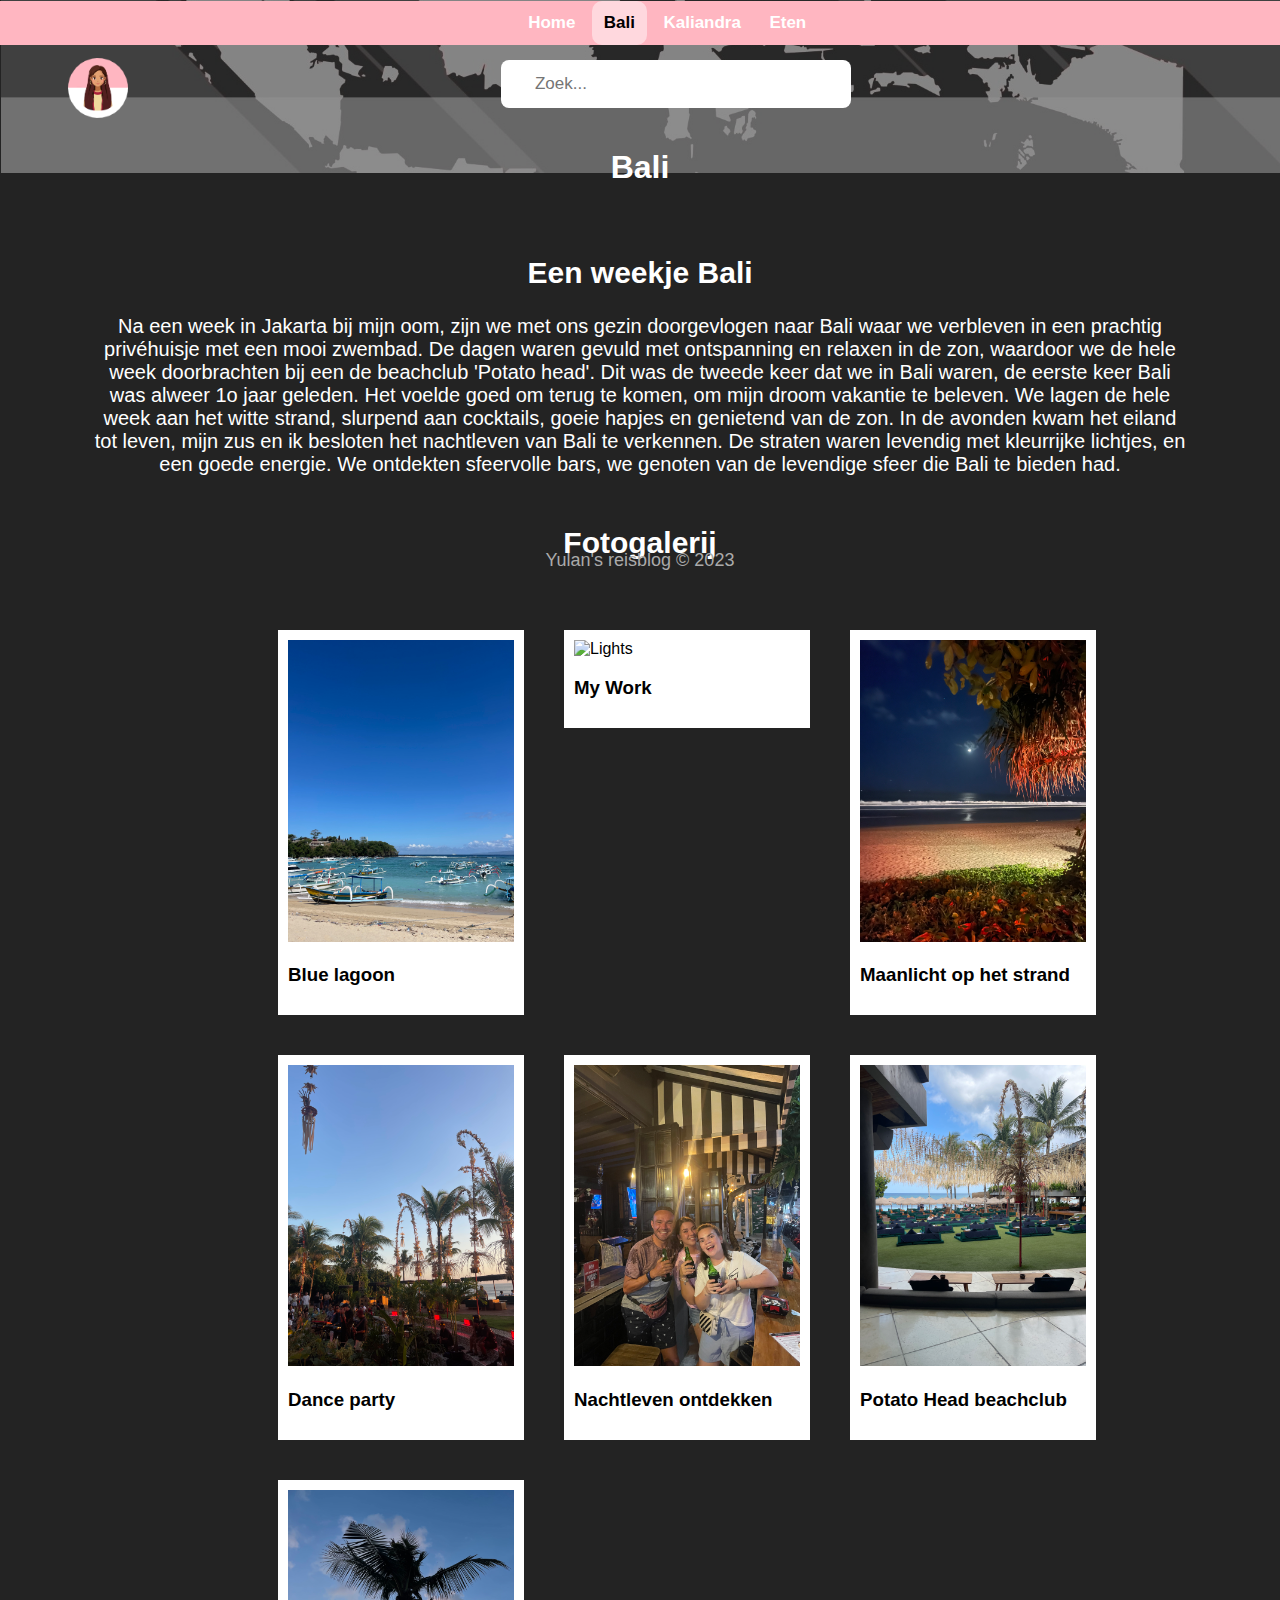
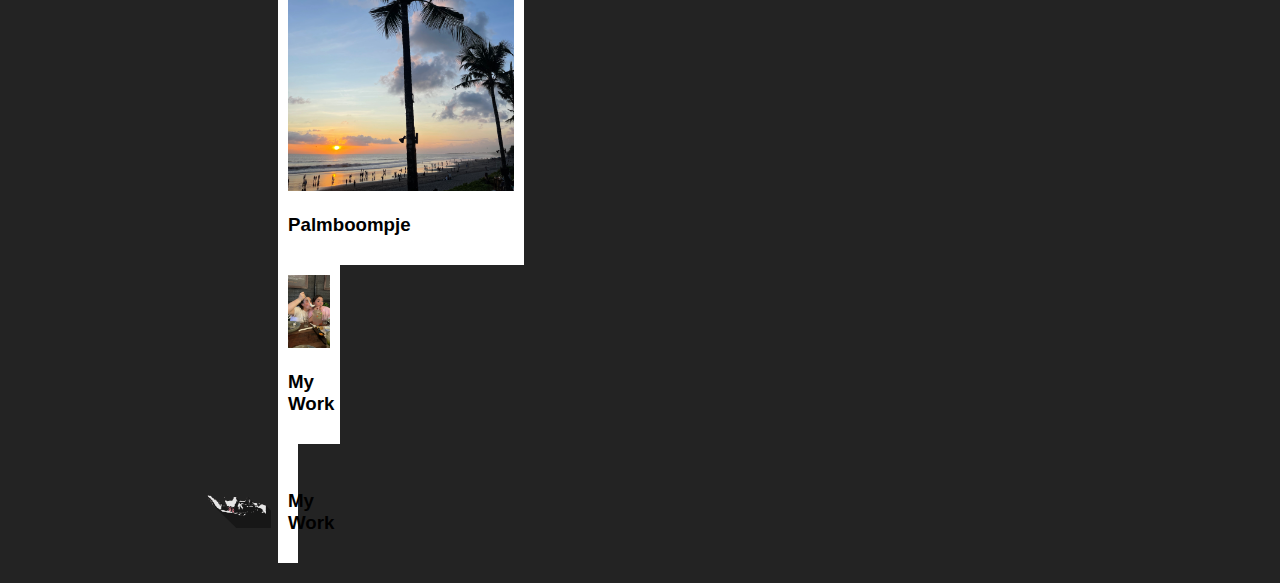
==== bali.html @ 9770ae69 "logo fixen + streepje weg" ====
<!DOCTYPE html>
<html lang="en">
<head>
    <meta charset="UTF-8">
    <meta name="viewport" content="width=device-width, initial-scale=1.0">
    <title>Bali</title>
    <link rel="stylesheet" href="stylesheet/stylesheet.css">
</head>

<body>

    <header>

        <img class="header-img" src="images/indo map-1.jpeg" alt="Map voor Indonesië">
        <img class="logo" src="images/reisblog_logo.png" alt="logo">
        
        <form action="" class="search-form">
            <input type="search" name="" placeholder="Zoek..." id="search-box">
        </form>


        <ul class="topnav">
            <a href="/index.html">Home</a>
            <a class="active" href="#Bali">Bali</a>
            <a href="/kaliandra.html">Kaliandra</a>
            <a href="/eten.html">Eten</a>
        </ul>
        
        <h1>Bali</h1>
            
    </header>
    
    <main>


        <div class="zero-praatje">
          <h2>Een weekje Bali</h2>
            <p>
                Na een week in Jakarta bij mijn oom, zijn we met ons gezin doorgevlogen naar Bali waar we verbleven in een prachtig privéhuisje met een mooi zwembad. De dagen waren gevuld met ontspanning en relaxen in de zon, waardoor we de hele week doorbrachten bij een de beachclub 'Potato head'.
                Dit was de tweede keer dat we in Bali waren, de eerste keer Bali was alweer 1o jaar geleden. Het voelde goed om terug te komen, om mijn droom vakantie te beleven. 
                We lagen de hele week aan het witte strand, slurpend aan cocktails, goeie hapjes en genietend van de zon.
                In de avonden kwam het eiland tot leven, mijn zus en ik besloten het nachtleven van Bali te verkennen. De straten waren levendig met kleurrijke lichtjes, en een goede energie. We ontdekten sfeervolle bars, we genoten van de levendige sfeer die Bali te bieden had.
            </p>
        </div>

        <!-- <section class="images-bali">

            <article class="images-bali2">
                <img src="images/strandje bali.jpeg" alt="strandje Bali" width="100%">
            </article>

            <article class="images-bali2">
                <img src="images/potato head bali.jpeg" alt="potato bedjes Bali" width="100%">
            </article>

            <article class="images-bali2">
                <img src="images/maan bali.jpeg" alt="moonlight Bali" width="100%">
            </article>

            <article class="images-bali2">
                <img src="images/optreden bali.jpeg" alt="optreden Bali" width="100%">
            </article>

            <article class="images-bali2">
                <img src="images/biertjes bali.jpeg" alt="biertje Bali" width="100%">
           </article>

            <article class="images-bali2">
                <img src="images/potato head bali.jpeg" alt="potato head Bali" width="100%">
            </article>

            <article class="images-bali2">
                <img src="images/palmboom bali.jpeg" alt="palmboom Bali" width="100%">
           </article>

            <article class="images-bali2">
                <img src="images/cocktail bali.jpg" alt="cocktail Bali" width="100%">
           </article>

            <article class="images-bali2">
                <img src="images/beeld bali.jpeg" alt="beeld Bali" width="100%">
           </article>
    </section> -->




    <!-- OEFENEN FOTOS-->
<!-- <div class="main"> -->

    <!-- Portfolio Gallery Grid -->

    <div class="galerij"> 
        <h4>
          Fotogalerij
        </h4>
    </div>

    <div class="row2">
      <div class="photo">
        <div class="content">
          <img src="images/strandje bali.jpeg" alt="Mountains" style="width:100%">
          <h3>Blue lagoon</h3>
        </div>
      </div>
      
      <div class="photo">
        <div class="content">
        <img src="images/potato head bali.jpeg" alt="Lights" style="width:100%">
          <h3>My Work</h3>
        </div>
      </div>
      
      <div class="photo">
        <div class="content">
        <img src="images/maan bali.jpeg" alt="Nature" style="width:100%">
          <h3>Maanlicht op het strand</h3>
        </div>
      </div>
      
      <div class="photo">
        <div class="content">
        <img src="images/optreden bali.jpeg" alt="Nature" style="width:100%">
          <h3>Dance party</h3>
        </div>
      </div>

      <div class="photo">
        <div class="content">
        <img src="images/biertjes bali.jpeg" alt="Nature" style="width:100%">
          <h3>Nachtleven ontdekken</h3>
        </div>
      </div>

      <div class="photo">
        <div class="content">
        <img src="images/potato bedjes bali.jpeg" alt="Nature" style="width:100%">
          <h3>Potato Head beachclub</h3>
        </div>
      </div>

      <div class="photo">
        <div class="content">
        <img src="images/palmboom bali.jpeg" alt="Nature" style="width:100%">
          <h3>Palmboompje</h3>
      </div>
      
      <div class="photo">
        <div class="content">
        <img src="images/cocktail bali.jpg" alt="Nature" style="width:100%">
          <h3>My Work</h3>
      </div>
 
      <div class="photo">
        <div class="content">
        <img src="images/beeld bali.jpeg" alt="Mountains" style="width:100%">
          <h3>My Work</h3>
      </div>
    </div>
<!-- </div> -->

      <img class="map-indo" src="images/map indo grey.png" alt="Kaart Indonesië met pin">
  </main>

<footer>
  <p class="copyright">Yulan's reisblog © 2023</p>
</footer>

   
    
        
    </body>
    </html>
---- stylesheet/stylesheet.css ----
:root{
  --red: #FF0000;
  --black: #000000;
  --white: #FFFFFF;
  --pink: #ffd8de;
}
  
body{
  background-color: #232323;
  font-family: Arial, Helvetica, sans-serif;
}

.logo {
  height: 60px;
  margin-top: 50px;
  margin-left: 60px;
  margin-bottom: 18px;
}

.header-img {
  width: 100%;
  margin-top: -120px;
  position: absolute;
  opacity: 0.5;
  z-index: -4;
  margin-left: -7px;
}

h1 {
  padding-top: 20px;
  text-align: center;
  color: var(--white);
} 

.topnav {
  background-color: #FFB6C1;
  text-align: center;
  position: fixed;
  width: 98%;
  top: -15px;
  left: 0;
  z-index: 10;
}
  
.topnav a {
  font-weight: 700;
  display: inline-block;
  color: var(--white);
  padding: 12px;
  text-decoration: none;
  font-size: 17px;
  border-radius: 10px;
  text-align: center;
}
  
.topnav a:hover {
  background-color: #ffd8de;
  color: black;
  border-radius: 10px;
  transform: scale(1.1);
}
  
.topnav a.active {
  background-color: var(--pink);
  color: var(--black);
  border-radius: 10px;
}

ul, a {
  text-align: center;
}

main {
  margin-left: 30px;
  margin-right: 30px;
}

h2{
  margin-left: 0,8%;
  margin-top: 70px;
  color: var(--white);
  text-align: center;
}
  
.zero-praatje {
  font-size: 20px;
  max-width: 1100px;
  color: var(--white);
  text-align: center;
  margin: auto;
}

.search-form {
  width: 350px;
  height: 3rem;
  overflow: hidden;
  background:#fff;
  display: flex;
  align-items: center;
  border-radius: .5rem;
  margin-left: 39%;
  margin-top: -80px;
  font-size: -30px;
  position: relative;
}

.search-form input {
  width: 350px;
  color: #FFB6C1;
  font-size: 17px;
  text-transform: none;
  border: 2rem solid rgba(0,0,0,0);
}

/* Ontdekken */

h4 {
  font-size: 30px;
  color: var(--white);
  text-align: center;
  padding-bottom: 10px;
}

.border-box {
  width: 100%;
  margin-left: auto;
  margin-right: auto;
  margin-bottom: -50px;
  margin-top: 50px;
  padding-bottom: 500px;
}

.column {
  float: inline-end;
  padding: 50px;
  position: relative;
  width: 25%;
  margin-top: -500px;
  /* z-index: -10; */
}

.middle {
  opacity: 0;
  position: absolute;
  top: 50%;
  left: 50%;
  transform: translate(-50%, -50%);
  text-align: center;
}

.column:hover .image {
  opacity: 0.5;
  transform: scale(1.1);
  transition: 0.5s;
  border: var(--white);
  border-style: groove;
  border-width: 4px;
}

.column:hover .middle {
  opacity: 1;
}

.text {
  background-color: var(--pink);
  color: var(--black);
  font-size: 16px;
  padding: 20px 34px;
  text-decoration: none;
  border-radius: 5px;
  box-shadow: 6px 6px #ffd8dea6;
}

.image {
  border-radius: 10px;
  box-shadow: 12px 12px 12px #020202;
}

/* test formulier */

.form-pink{
  width: 70%;
  margin: 150px auto 0 auto;
  position: relative;
  background-color: #fed6dd;
  border-radius: 30px;
  z-index: -10;
}

.form{
  width: 70%;
  position: relative;
  background-color: #faebed;
  padding-top: 20px;
  margin: -200px 0 auto 180px;
  border-radius: 30px;
  z-index: -10;
}

.form-pink h2{
  font-weight: 700;
  font-size: 33px;
  padding-top: 30px;
  margin-left: -590px;
}

.form-pink h3{
  font-weight: 400;
  font-size: 20px;
  color: #000000;
  padding-left: 30px;
  padding-bottom: 200px;
}

input[type="text"], input[type="email"]{
  border: none;
  outline: none;
  border-bottom: 2px solid #000000;
  background-color: transparent;
  width: 300px;
  padding-top: 15px;
  margin-bottom: 10px;
  margin-left: 20px;
  padding-bottom: 10px;
  }

input[placeholder="Suggestie"]{
  padding-bottom: 50px;
}

label[for="lname"], label[for="fname"]{
  margin-left: 20px;
  color: #000000;
}

.button1 {
  margin: auto 13px 20px 20px;
  text-align: center;
  width: 118px;
  height: auto;
  border-radius: 5px;
  border: none;
  font-weight: 700;
  font-size: 14px;
  color: #000000;
  transition: .6s;
  position: relative;
  background-color: #FFB6C1;
}
 
.button1:hover{
  transform: scale(1.1);
  transition: .6s;
  background-color: #000000;
}
  
.button1 p{
  color: #FFFFFF;
}

/* footer */

.copyright {
  margin-top: -60px;
  text-align:center;
  font-size: 18px;
  color:#aaa;
}

.map-indo {
  width: 110%;
  margin-left: -90px;
  opacity: 1;
  margin-top: 50px;
}


/* images bali */

/* .images-bali {
  display: flex;
  width: 100%;
  margin-top: 2em;
}

.images-bali2 {
  width: 100%;
  display:flex;
  align-items: center;
  padding: 2em;
  background-color: #020202;
} */


/* OEFENEN FOTOS BALI */


.row2 {
  margin-left: 220px;
}

/* Add padding BETWEEN each column */

.row2 > .photo {
  padding: 20px;
}

/* Create four equal columns that floats next to each other */
.photo {
  float: left;
  width: 25%;
}

/* Clear floats after rows */ 
.row2:after {
  /* content: ""; */
  display: table;
  clear: both;
}

/* Content */
.content {
  background-color: #FFFFFF;
  padding: 10px;
}


/* test flip card eten */

.flip-card {
  background-color: transparent;
  width: 300px;
  height: 300px;
  perspective: 1000px;
  padding: 10px;
}

.flip-card-inner {
  position: relative;
  width: 100%;
  height: 100%;
  text-align: center;
  transition: transform 0.6s;
  transform-style: preserve-3d;
  box-shadow: 0 12px 17px 0 #000000;
}

.flip-card:hover .flip-card-inner {
  transform: rotateY(180deg);
}

.flip-card-front, .flip-card-back {
  position: absolute;
  width: 100%;
  height: 100%;
  -webkit-backface-visibility: hidden;
  backface-visibility: hidden;
}

.flip-card-front {
  background-color: pink;
  color: black;
}

.flip-card-back {
  background-color: #000000;
  color: #FFFFFF;
  transform: rotateY(180deg);
}

.galerij {
  width: 100%;
  margin-left: auto;
  margin-right: auto;
  margin-top: 50px;
}
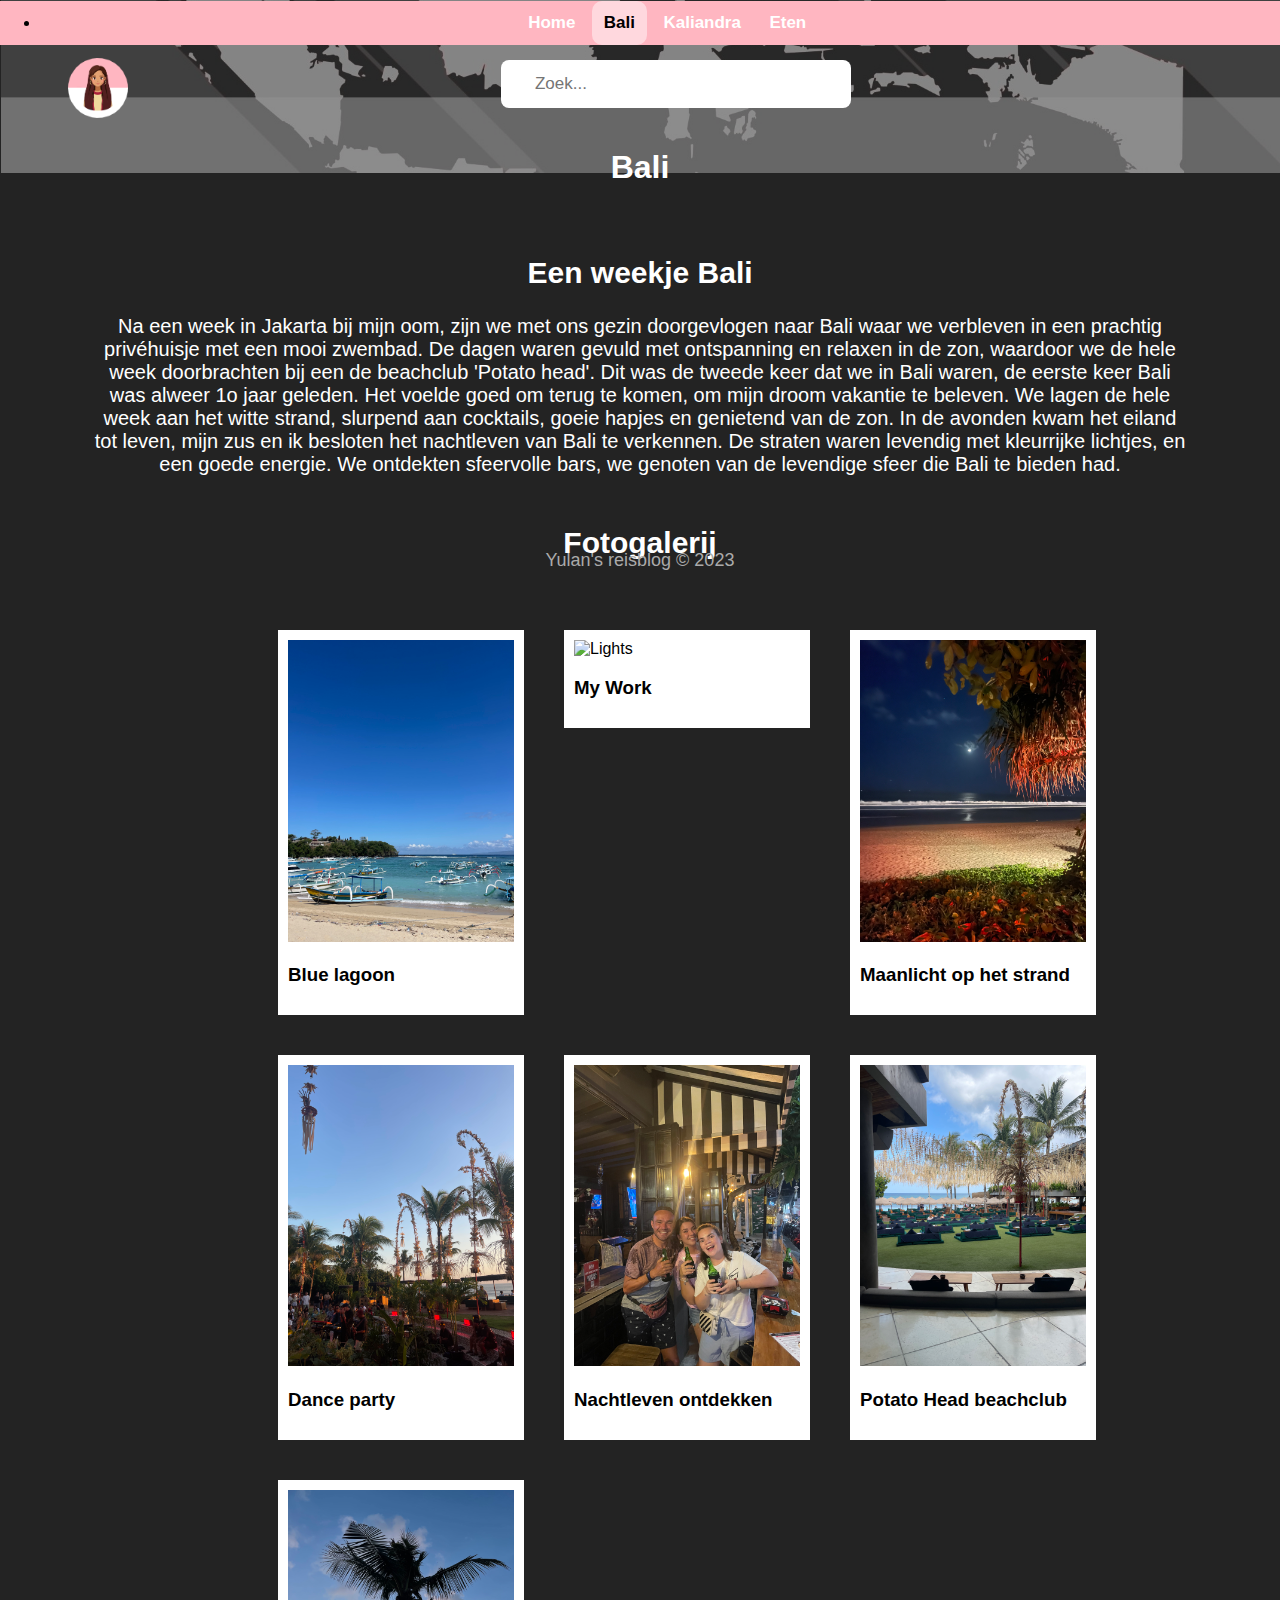
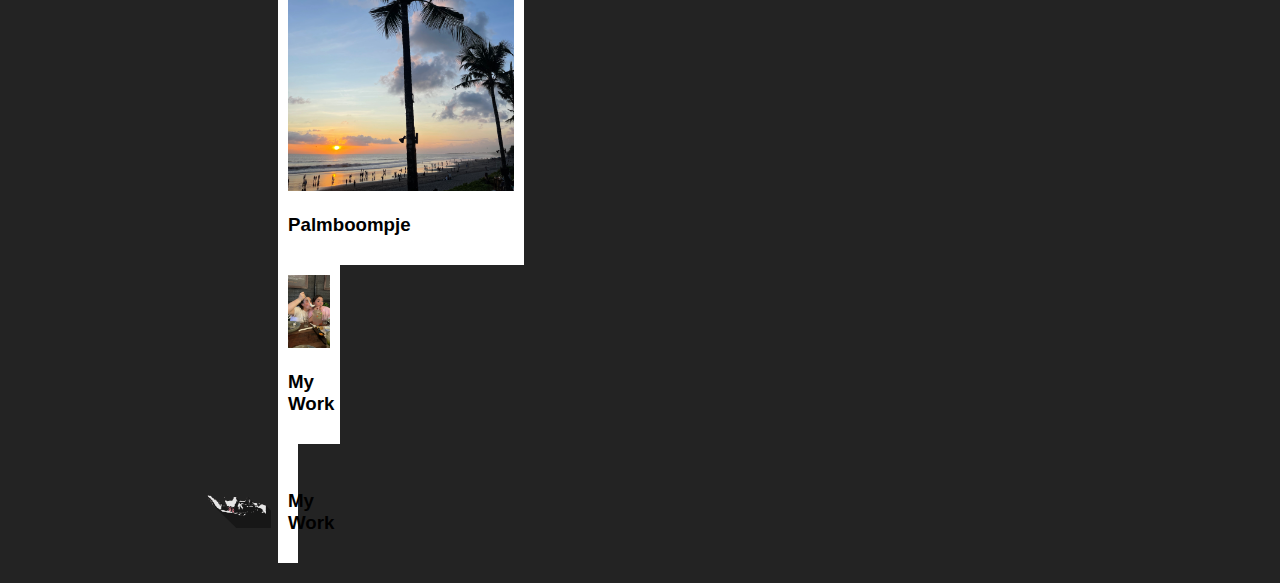
==== commit c6e552ea: "foto's toevoegen" ====
--- a/bali.html
+++ b/bali.html
@@ -19,13 +19,15 @@
         </form>
 
 
-        <ul class="topnav">
-            <a href="/index.html">Home</a>
+    <nav>
+      <ul class="topnav">
+            <li><a href="./index.html">Home</a>
             <a class="active" href="#Bali">Bali</a>
-            <a href="/kaliandra.html">Kaliandra</a>
-            <a href="/eten.html">Eten</a>
+            <a href="./kaliandra.html">Kaliandra</a>
+           <a href="./eten.html">Eten</a>
         </ul>
-        
+      </nav>  
+
         <h1>Bali</h1>
             
     </header>
--- a/stylesheet/stylesheet.css
+++ b/stylesheet/stylesheet.css
@@ -373,4 +373,34 @@
   margin-left: auto;
   margin-right: auto;
   margin-top: 50px;
+}
+
+
+@keyframes carousel {
+  from{
+    transform: translateX(0%);
+  }
+  to {
+    transform: translateX(-50%);
+  }
+}
+
+.slider-container {
+padding-top: 30px;
+padding-bottom: 30px;
+width: 100%;
+overflow: hidden;
+}
+
+.slider-row {
+margin-left: -400px;
+width: 5700px;
+height: 290px;
+animation: carousel 60s linear infinite;
+animation-delay: 0s;
+}
+
+.slider-image {
+  height: 100%;
+  width: auto;
 }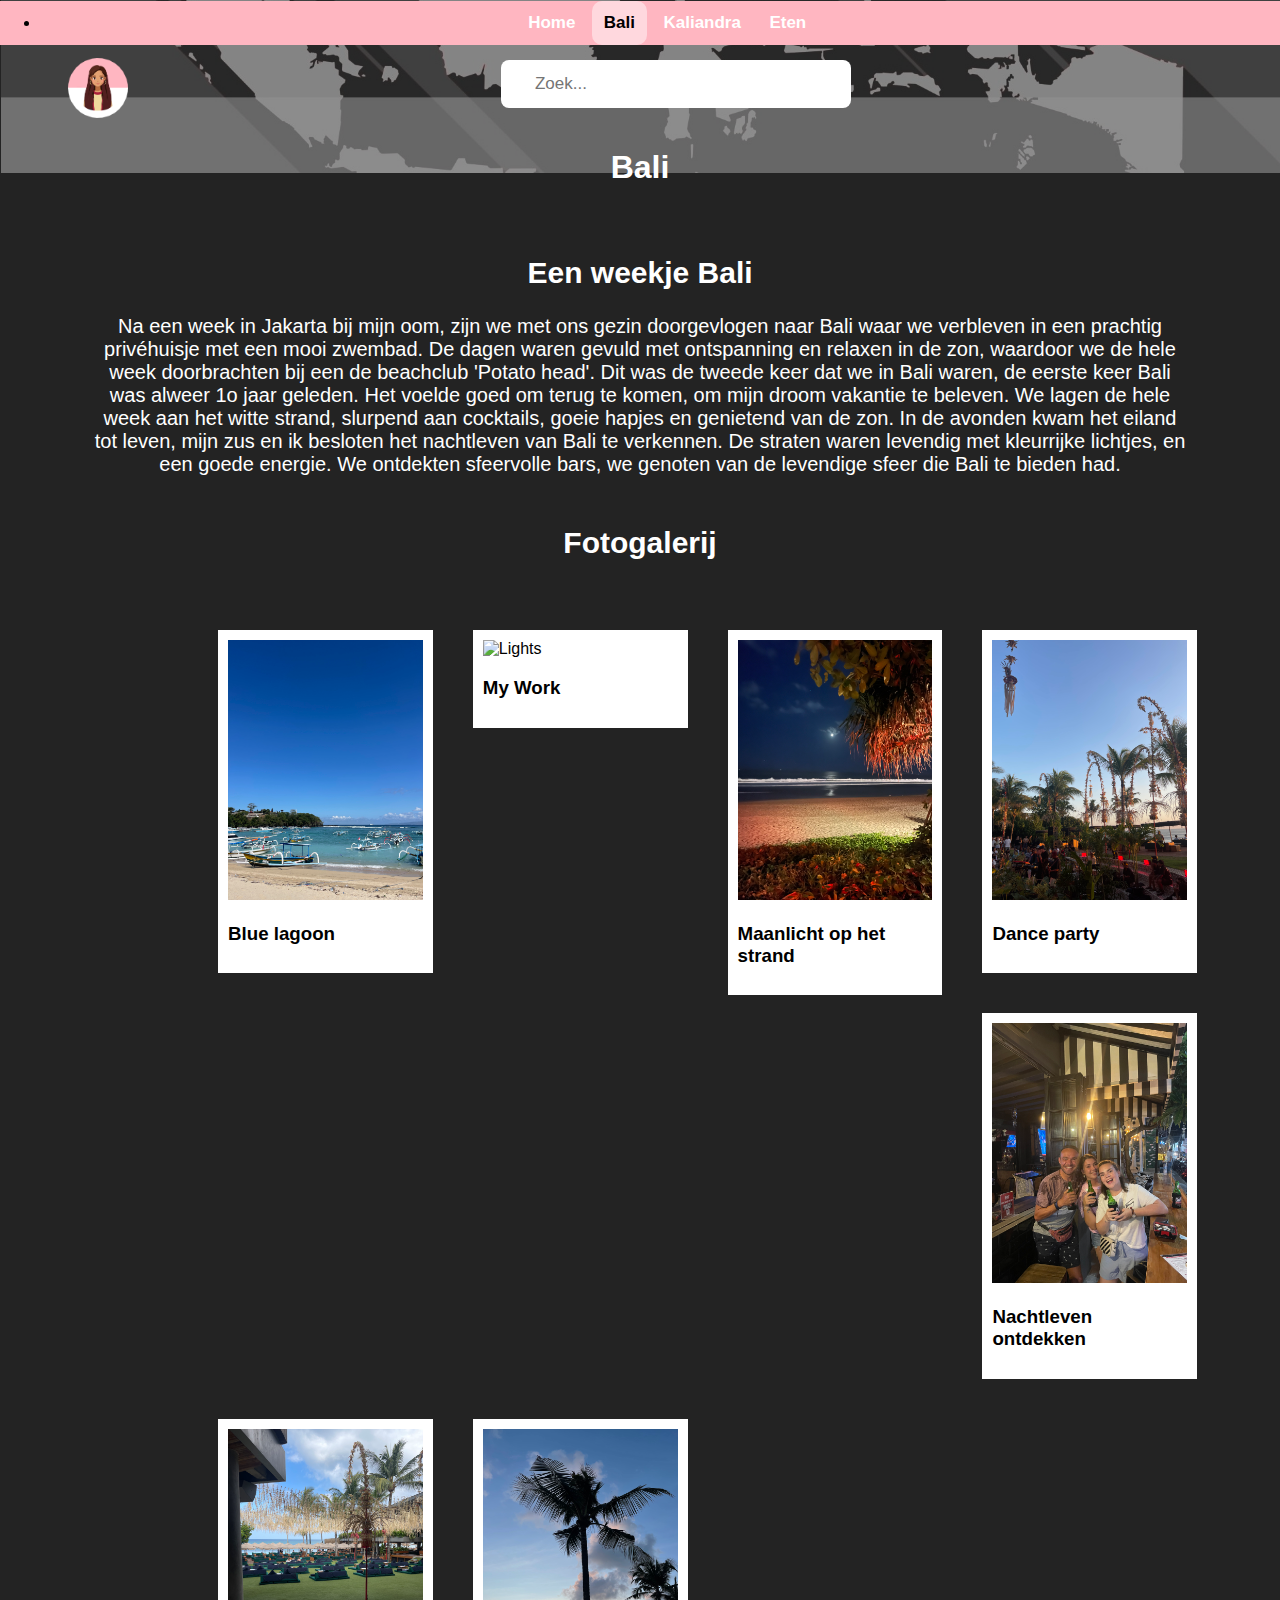
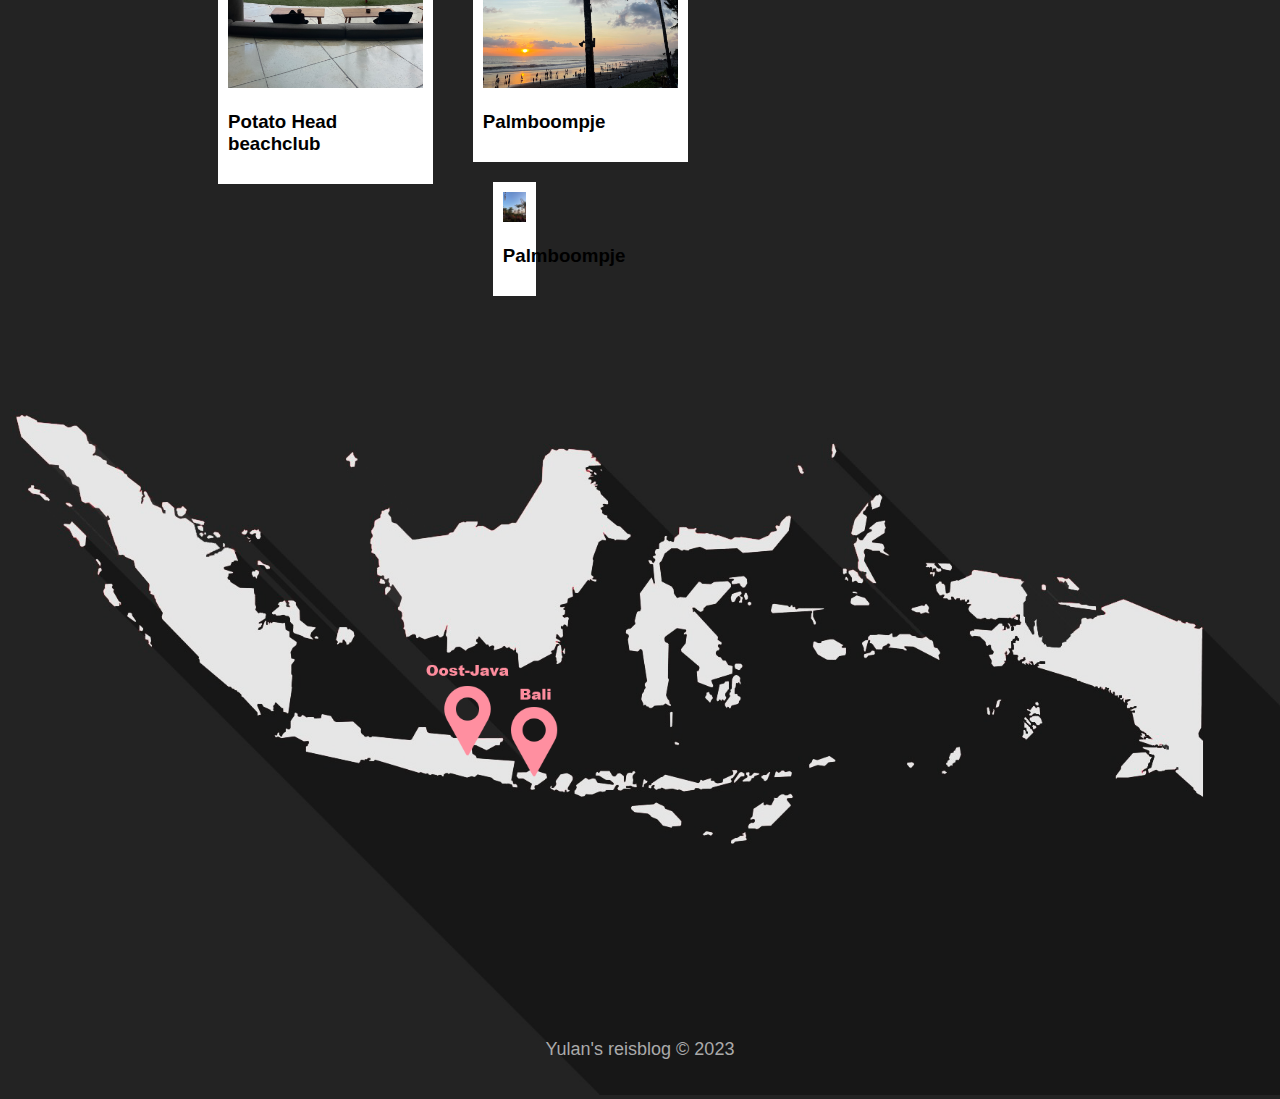
==== commit 09644391: "dikke error" ====
--- a/bali.html
+++ b/bali.html
@@ -11,7 +11,7 @@
 
     <header>
 
-        <img class="header-img" src="images/indo map-1.jpeg" alt="Map voor Indonesië">
+        <img class="header-img" src="images/indo_map-1.jpeg" alt="Map voor Indonesië">
         <img class="logo" src="images/reisblog_logo.png" alt="logo">
         
         <form action="" class="search-form">
@@ -34,7 +34,6 @@
     
     <main>
 
-
         <div class="zero-praatje">
           <h2>Een weekje Bali</h2>
             <p>
@@ -45,53 +44,6 @@
             </p>
         </div>
 
-        <!-- <section class="images-bali">
-
-            <article class="images-bali2">
-                <img src="images/strandje bali.jpeg" alt="strandje Bali" width="100%">
-            </article>
-
-            <article class="images-bali2">
-                <img src="images/potato head bali.jpeg" alt="potato bedjes Bali" width="100%">
-            </article>
-
-            <article class="images-bali2">
-                <img src="images/maan bali.jpeg" alt="moonlight Bali" width="100%">
-            </article>
-
-            <article class="images-bali2">
-                <img src="images/optreden bali.jpeg" alt="optreden Bali" width="100%">
-            </article>
-
-            <article class="images-bali2">
-                <img src="images/biertjes bali.jpeg" alt="biertje Bali" width="100%">
-           </article>
-
-            <article class="images-bali2">
-                <img src="images/potato head bali.jpeg" alt="potato head Bali" width="100%">
-            </article>
-
-            <article class="images-bali2">
-                <img src="images/palmboom bali.jpeg" alt="palmboom Bali" width="100%">
-           </article>
-
-            <article class="images-bali2">
-                <img src="images/cocktail bali.jpg" alt="cocktail Bali" width="100%">
-           </article>
-
-            <article class="images-bali2">
-                <img src="images/beeld bali.jpeg" alt="beeld Bali" width="100%">
-           </article>
-    </section> -->
-
-
-
-
-    <!-- OEFENEN FOTOS-->
-<!-- <div class="main"> -->
-
-    <!-- Portfolio Gallery Grid -->
-
     <div class="galerij"> 
         <h4>
           Fotogalerij
@@ -99,72 +51,69 @@
     </div>
 
     <div class="row2">
+
       <div class="photo">
         <div class="content">
-          <img src="images/strandje bali.jpeg" alt="Mountains" style="width:100%">
+          <img src="images/strandje_bali.jpeg" alt="Mountains" style="width:100%">
           <h3>Blue lagoon</h3>
         </div>
       </div>
       
       <div class="photo">
         <div class="content">
-        <img src="images/potato head bali.jpeg" alt="Lights" style="width:100%">
+        <img src="images/potato_head bali.jpeg" alt="Lights" style="width:100%">
           <h3>My Work</h3>
         </div>
       </div>
       
       <div class="photo">
         <div class="content">
-        <img src="images/maan bali.jpeg" alt="Nature" style="width:100%">
+        <img src="images/maan_bali.jpeg" alt="Nature" style="width:100%">
           <h3>Maanlicht op het strand</h3>
         </div>
       </div>
       
       <div class="photo">
         <div class="content">
-        <img src="images/optreden bali.jpeg" alt="Nature" style="width:100%">
+        <img src="images/optreden_bali.jpeg" alt="Nature" style="width:100%">
           <h3>Dance party</h3>
         </div>
       </div>
 
       <div class="photo">
         <div class="content">
-        <img src="images/biertjes bali.jpeg" alt="Nature" style="width:100%">
+        <img src="images/biertjes_bali.jpeg" alt="Nature" style="width:100%">
           <h3>Nachtleven ontdekken</h3>
         </div>
       </div>
 
       <div class="photo">
         <div class="content">
-        <img src="images/potato bedjes bali.jpeg" alt="Nature" style="width:100%">
+        <img src="images/potato_bedjes bali.jpeg" alt="Nature" style="width:100%">
           <h3>Potato Head beachclub</h3>
         </div>
       </div>
 
       <div class="photo">
         <div class="content">
-        <img src="images/palmboom bali.jpeg" alt="Nature" style="width:100%">
+        <img src="images/palmboom_bali.jpeg" alt="Nature" style="width:100%">
           <h3>Palmboompje</h3>
       </div>
       
       <div class="photo">
         <div class="content">
-        <img src="images/cocktail bali.jpg" alt="Nature" style="width:100%">
-          <h3>My Work</h3>
+        <img src="images/optreden_bali.jpeg" alt="Nature" style="width:100%">
+          <h3>Palmboompje</h3>
       </div>
- 
-      <div class="photo">
-        <div class="content">
-        <img src="images/beeld bali.jpeg" alt="Mountains" style="width:100%">
-          <h3>My Work</h3>
-      </div>
+      
+
     </div>
-<!-- </div> -->
 
-      <img class="map-indo" src="images/map indo grey.png" alt="Kaart Indonesië met pin">
   </main>
 
 <footer>
+
+  <img class="map-indo" src="images/map_indo_grey.png" alt="Kaart Indonesië met pin">
   <p class="copyright">Yulan's reisblog © 2023</p>
 </footer>
 
--- a/stylesheet/stylesheet.css
+++ b/stylesheet/stylesheet.css
@@ -68,11 +68,6 @@
 
 ul, a {
   text-align: center;
-}
-
-main {
-  margin-left: 30px;
-  margin-right: 30px;
 }
 
 h2{
@@ -136,7 +131,6 @@
   position: relative;
   width: 25%;
   margin-top: -500px;
-  /* z-index: -10; */
 }
 
 .middle {
@@ -274,41 +268,20 @@
   margin-top: 50px;
 }
 
-
-/* images bali */
-
-/* .images-bali {
-  display: flex;
-  width: 100%;
-  margin-top: 2em;
-}
-
-.images-bali2 {
-  width: 100%;
-  display:flex;
-  align-items: center;
-  padding: 2em;
-  background-color: #020202;
-} */
-
-
-/* OEFENEN FOTOS BALI */
-
+/*  FOTOS BALI */
 
 .row2 {
-  margin-left: 220px;
-}
-
-/* Add padding BETWEEN each column */
-
-.row2 > .photo {
+  margin-left: 190px ;
+}
+
+.row2 .photo {
   padding: 20px;
 }
 
 /* Create four equal columns that floats next to each other */
 .photo {
   float: left;
-  width: 25%;
+  width: 20%;
 }
 
 /* Clear floats after rows */ 
@@ -323,7 +296,6 @@
   background-color: #FFFFFF;
   padding: 10px;
 }
-
 
 /* test flip card eten */
 
@@ -394,7 +366,7 @@
 
 .slider-row {
 margin-left: -400px;
-width: 5700px;
+width: 5000px;
 height: 290px;
 animation: carousel 60s linear infinite;
 animation-delay: 0s;
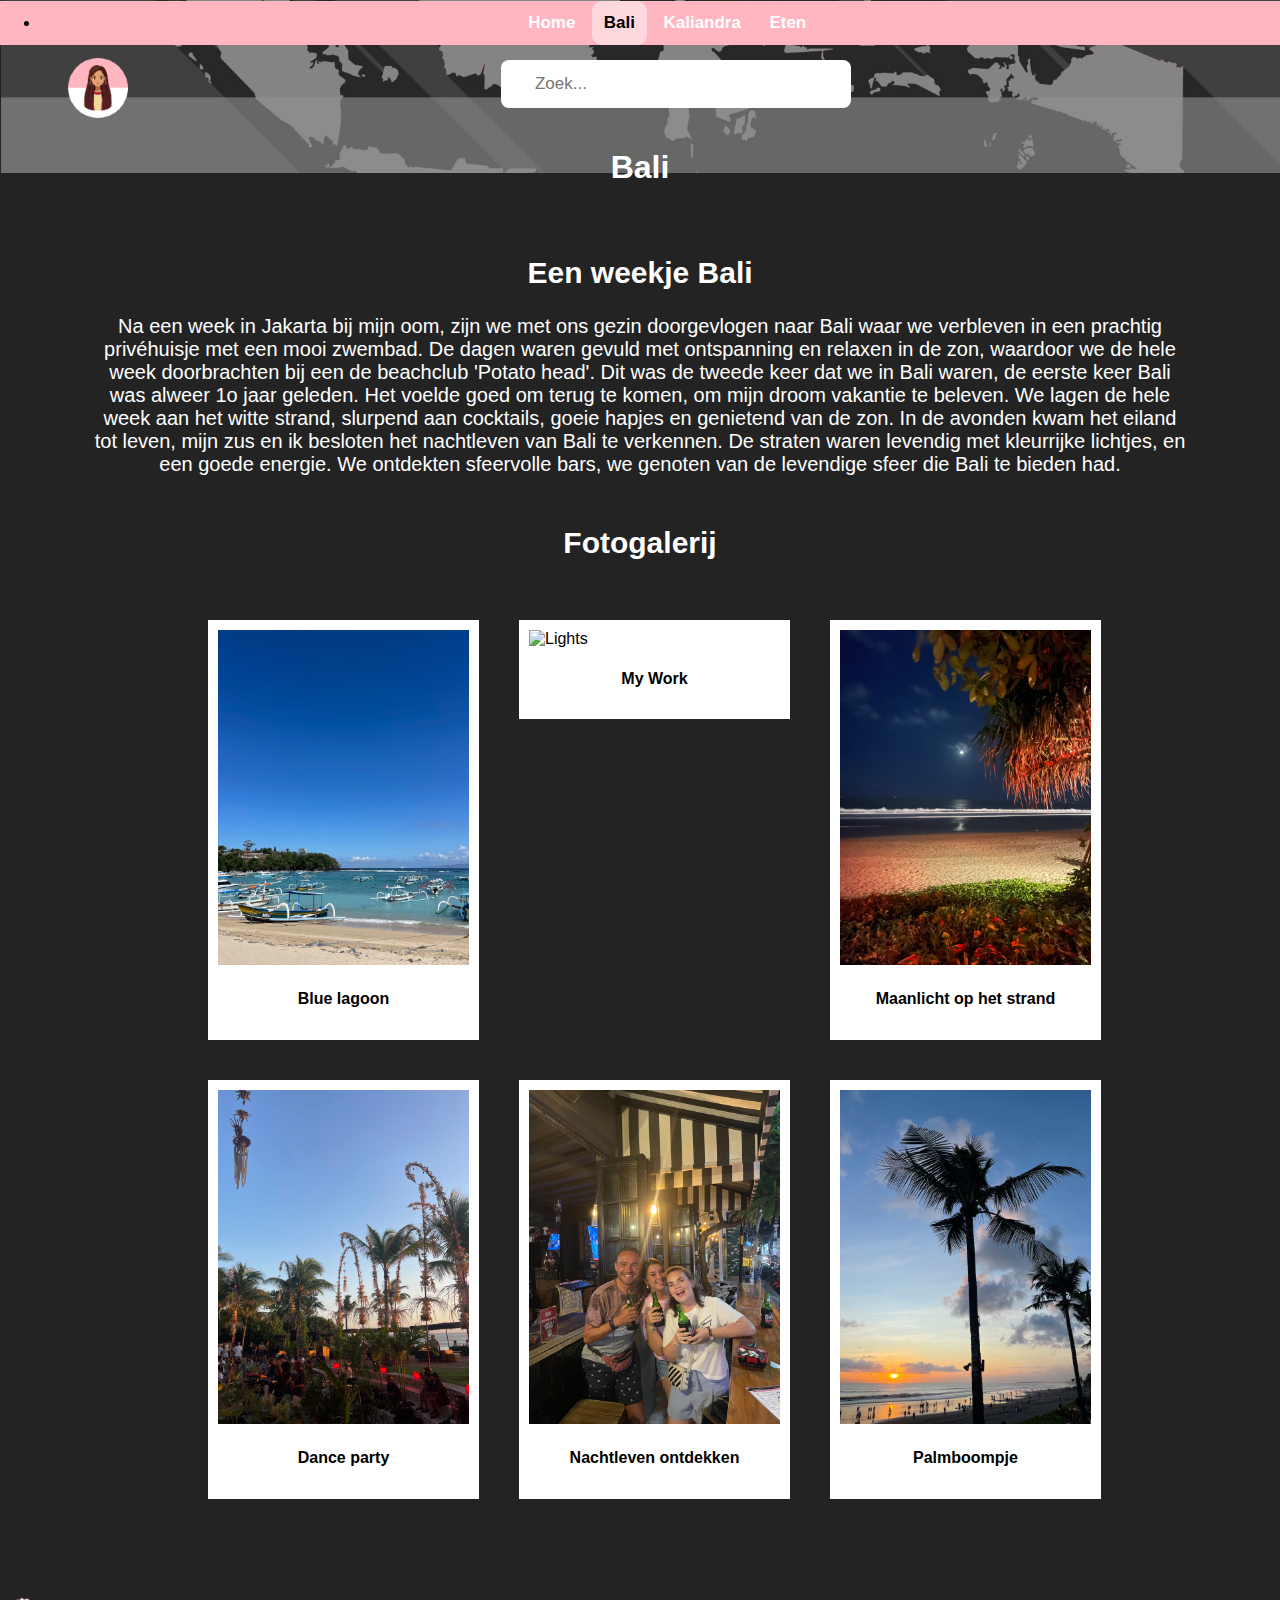
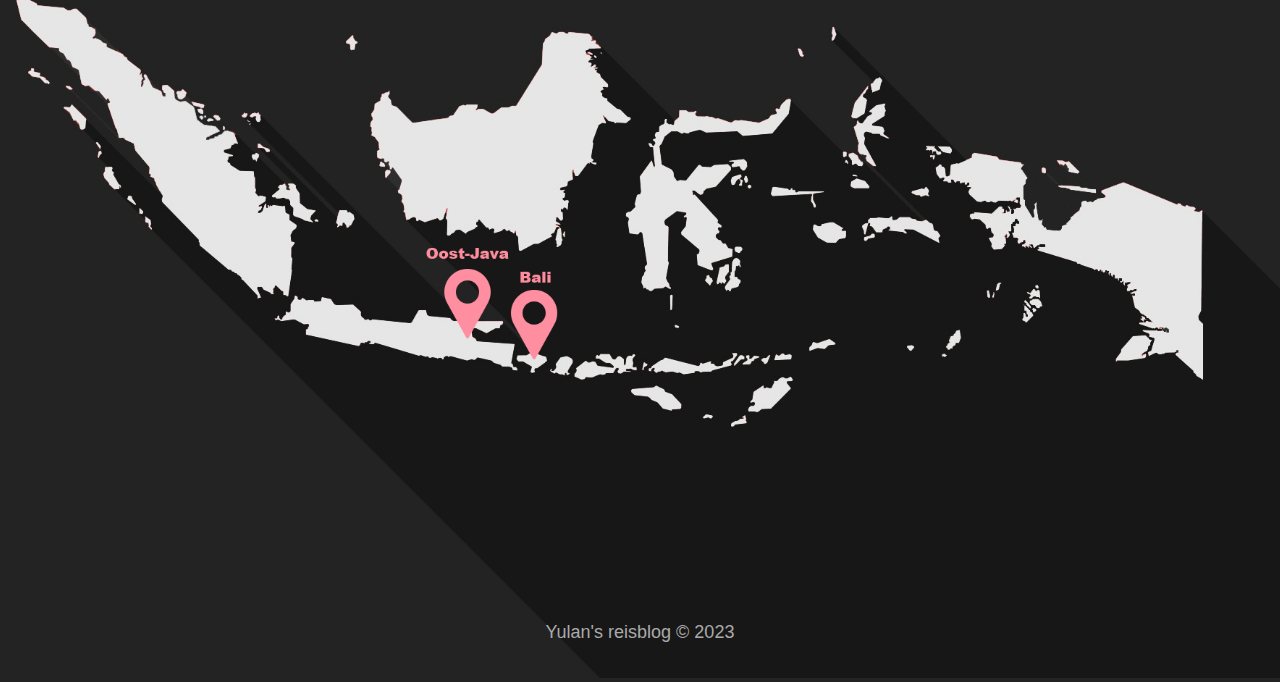
==== commit 71b8877f: "huh" ====
--- a/bali.html
+++ b/bali.html
@@ -45,9 +45,9 @@
         </div>
 
     <div class="galerij"> 
-        <h4>
+        <h3>
           Fotogalerij
-        </h4>
+        </h3>
     </div>
 
     <div class="row2">
@@ -55,55 +55,42 @@
       <div class="photo">
         <div class="content">
           <img src="images/strandje_bali.jpeg" alt="Mountains" style="width:100%">
-          <h3>Blue lagoon</h3>
+          <h4>Blue lagoon</h4>
         </div>
       </div>
       
       <div class="photo">
         <div class="content">
         <img src="images/potato_head bali.jpeg" alt="Lights" style="width:100%">
-          <h3>My Work</h3>
+          <h4>My Work</h4>
         </div>
       </div>
       
       <div class="photo">
         <div class="content">
         <img src="images/maan_bali.jpeg" alt="Nature" style="width:100%">
-          <h3>Maanlicht op het strand</h3>
+          <h4>Maanlicht op het strand</h4>
         </div>
       </div>
       
       <div class="photo">
         <div class="content">
         <img src="images/optreden_bali.jpeg" alt="Nature" style="width:100%">
-          <h3>Dance party</h3>
+          <h4>Dance party</h4>
         </div>
       </div>
 
       <div class="photo">
         <div class="content">
         <img src="images/biertjes_bali.jpeg" alt="Nature" style="width:100%">
-          <h3>Nachtleven ontdekken</h3>
-        </div>
-      </div>
-
-      <div class="photo">
-        <div class="content">
-        <img src="images/potato_bedjes bali.jpeg" alt="Nature" style="width:100%">
-          <h3>Potato Head beachclub</h3>
+          <h4>Nachtleven ontdekken</h4>
         </div>
       </div>
 
       <div class="photo">
         <div class="content">
         <img src="images/palmboom_bali.jpeg" alt="Nature" style="width:100%">
-          <h3>Palmboompje</h3>
-      </div>
-      
-      <div class="photo">
-        <div class="content">
-        <img src="images/optreden_bali.jpeg" alt="Nature" style="width:100%">
-          <h3>Palmboompje</h3>
+          <h4>Palmboompje</h4>
       </div>
       
 
--- a/stylesheet/stylesheet.css
+++ b/stylesheet/stylesheet.css
@@ -109,7 +109,7 @@
 
 /* Ontdekken */
 
-h4 {
+h3 {
   font-size: 30px;
   color: var(--white);
   text-align: center;
@@ -271,31 +271,33 @@
 /*  FOTOS BALI */
 
 .row2 {
-  margin-left: 190px ;
+  margin-left: 180px ;
+  width: auto;
 }
 
 .row2 .photo {
   padding: 20px;
 }
 
-/* Create four equal columns that floats next to each other */
 .photo {
   float: left;
-  width: 20%;
-}
-
-/* Clear floats after rows */ 
+  width: 25%;
+}
+
 .row2:after {
-  /* content: ""; */
   display: table;
   clear: both;
 }
 
-/* Content */
 .content {
   background-color: #FFFFFF;
   padding: 10px;
 }
+
+h4 {
+  text-align: center;
+}
+
 
 /* test flip card eten */
 
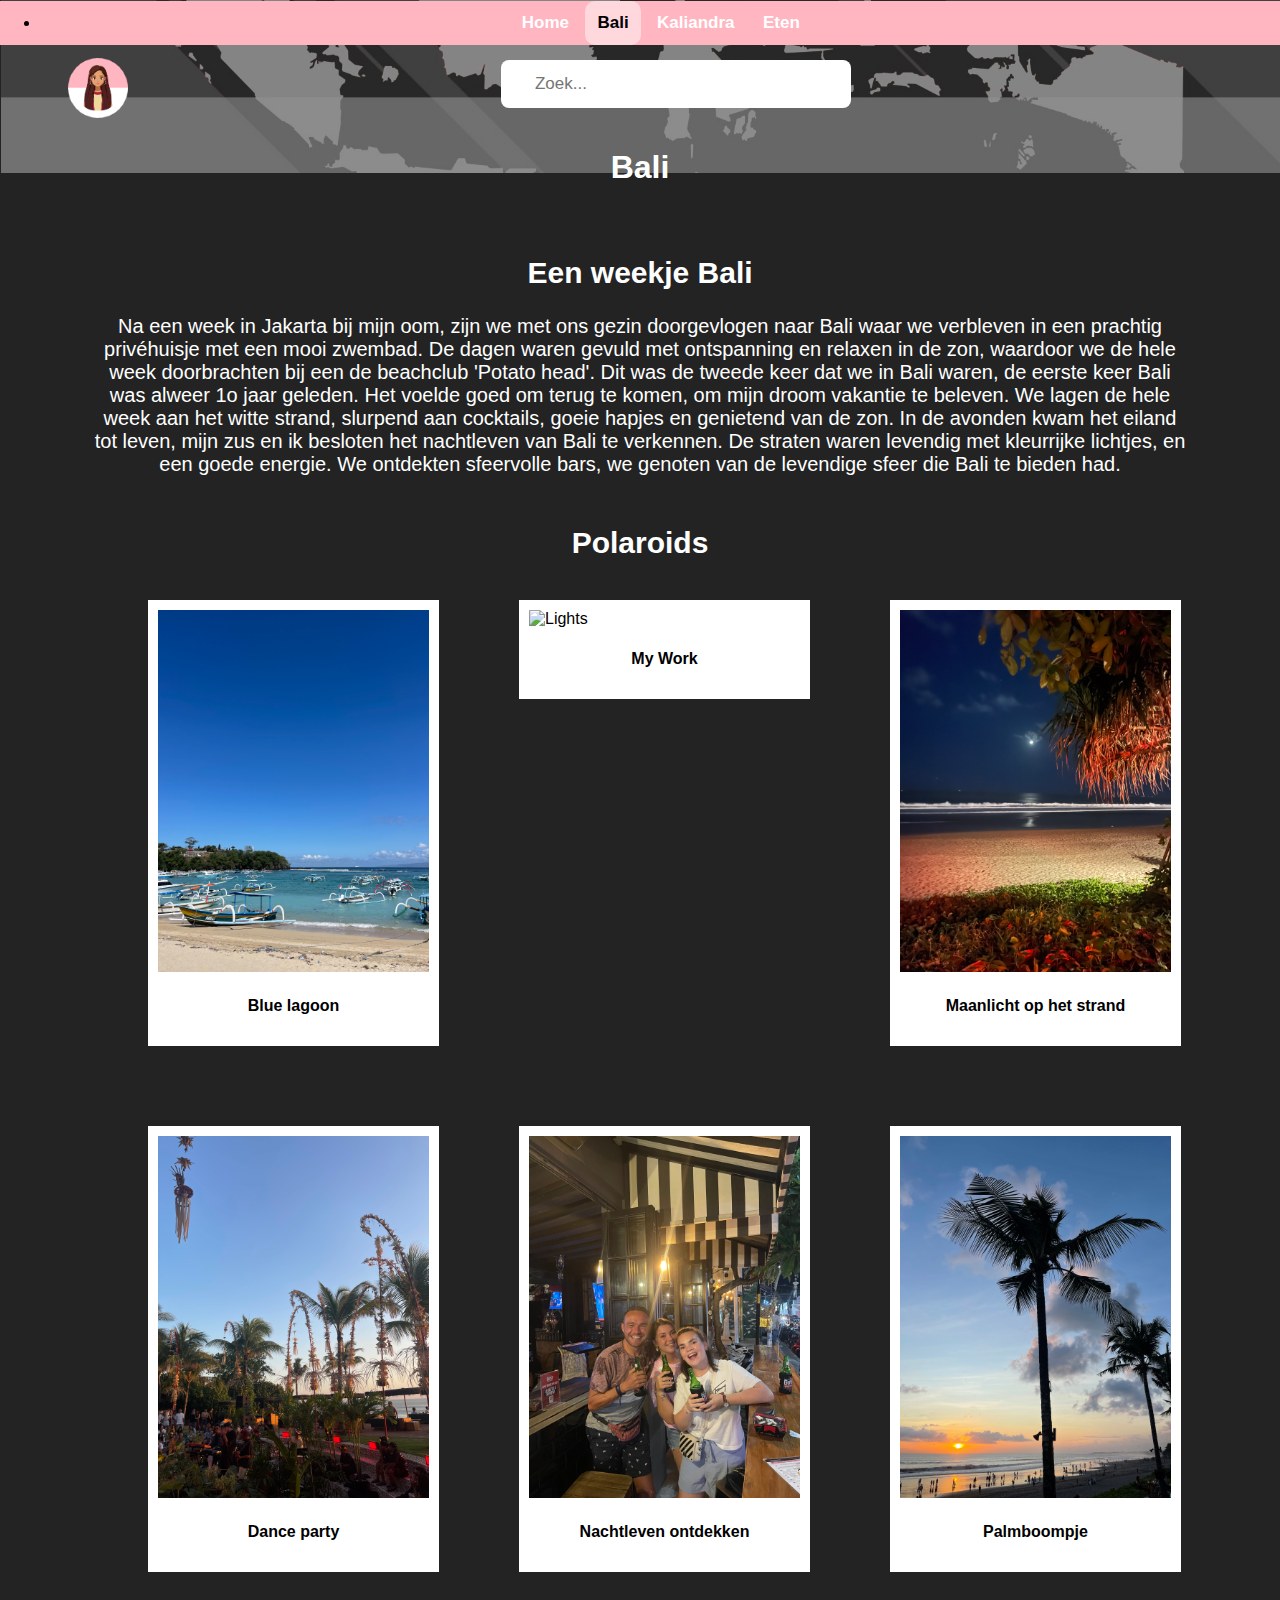
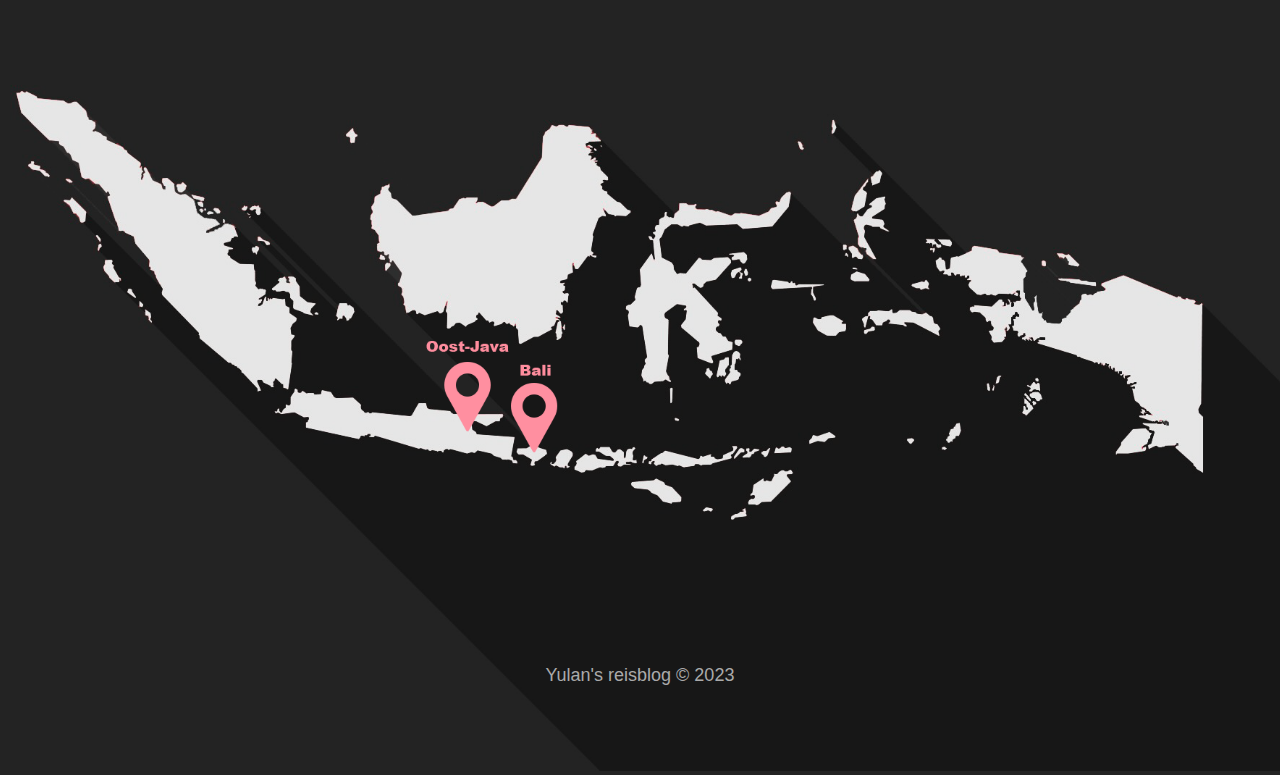
==== commit 4157cb99: "laatste fixings" ====
--- a/bali.html
+++ b/bali.html
@@ -1,111 +1,88 @@
 <!DOCTYPE html>
 <html lang="en">
-<head>
-    <meta charset="UTF-8">
-    <meta name="viewport" content="width=device-width, initial-scale=1.0">
-    <title>Bali</title>
-    <link rel="stylesheet" href="stylesheet/stylesheet.css">
-</head>
+   <head>
+      <meta charset="UTF-8">
+      <meta name="viewport" content="width=device-width, initial-scale=1.0">
+      <title>Bali</title>
+      <link rel="stylesheet" href="stylesheet/stylesheet.css">
+   </head>
 
-<body>
+   <body>
+      <header>
+         <img class="header-img" src="images/indo_map-1.jpeg" alt="Map voor Indonesië">
+         <img class="logo" src="images/reisblog_logo.png" alt="logo">
+         <form action="" class="search-form">
+            <input type="search" name="" placeholder="Zoek..." id="search-box">
+         </form>
+         <nav>
+            <ul class="topnav">
+               <li><a href="./index.html">Home</a>
+                  <a class="active" href="#Bali">Bali</a>
+                  <a href="./kaliandra.html">Kaliandra</a>
+                  <a href="./eten.html">Eten</a>
+            </ul>
+         </nav>
+         <h1>Bali</h1>
+      </header>
 
-    <header>
+      <main>
+         <div class="zero-praatje">
+            <h2>Een weekje Bali</h2>
+            <p>
+               Na een week in Jakarta bij mijn oom, zijn we met ons gezin doorgevlogen naar Bali waar we verbleven in een prachtig privéhuisje met een mooi zwembad. De dagen waren gevuld met ontspanning en relaxen in de zon, waardoor we de hele week doorbrachten bij een de beachclub 'Potato head'.
+               Dit was de tweede keer dat we in Bali waren, de eerste keer Bali was alweer 1o jaar geleden. Het voelde goed om terug te komen, om mijn droom vakantie te beleven. 
+               We lagen de hele week aan het witte strand, slurpend aan cocktails, goeie hapjes en genietend van de zon.
+               In de avonden kwam het eiland tot leven, mijn zus en ik besloten het nachtleven van Bali te verkennen. De straten waren levendig met kleurrijke lichtjes, en een goede energie. We ontdekten sfeervolle bars, we genoten van de levendige sfeer die Bali te bieden had.
+            </p>
+         </div>
+         <div class="galerij">
+            <h3>
+               Polaroids
+            </h3>
+         </div>
+         <div class="row2">
+         <div class="photo">
+            <div class="content">
+               <img src="images/strandje_bali.jpeg" alt="Mountains" style="width:100%">
+               <h4>Blue lagoon</h4>
+            </div>
+         </div>
+         <div class="photo">
+            <div class="content">
+               <img src="images/potato_head bali.jpeg" alt="Lights" style="width:100%">
+               <h4>My Work</h4>
+            </div>
+         </div>
+         <div class="photo">
+            <div class="content">
+               <img src="images/maan_bali.jpeg" alt="Nature" style="width:100%">
+               <h4>Maanlicht op het strand</h4>
+            </div>
+         </div>
+         <div class="photo">
+            <div class="content">
+               <img src="images/optreden_bali.jpeg" alt="Nature" style="width:100%">
+               <h4>Dance party</h4>
+            </div>
+         </div>
+         <div class="photo">
+            <div class="content">
+               <img src="images/biertjes_bali.jpeg" alt="Nature" style="width:100%">
+               <h4>Nachtleven ontdekken</h4>
+            </div>
+         </div>
+         <div class="photo">
+            <div class="content">
+               <img src="images/palmboom_bali.jpeg" alt="Nature" style="width:100%">
+               <h4>Palmboompje</h4>
+            </div>
+         </div>
+      </main>
 
-        <img class="header-img" src="images/indo_map-1.jpeg" alt="Map voor Indonesië">
-        <img class="logo" src="images/reisblog_logo.png" alt="logo">
-        
-        <form action="" class="search-form">
-            <input type="search" name="" placeholder="Zoek..." id="search-box">
-        </form>
-
-
-    <nav>
-      <ul class="topnav">
-            <li><a href="./index.html">Home</a>
-            <a class="active" href="#Bali">Bali</a>
-            <a href="./kaliandra.html">Kaliandra</a>
-           <a href="./eten.html">Eten</a>
-        </ul>
-      </nav>  
-
-        <h1>Bali</h1>
-            
-    </header>
-    
-    <main>
-
-        <div class="zero-praatje">
-          <h2>Een weekje Bali</h2>
-            <p>
-                Na een week in Jakarta bij mijn oom, zijn we met ons gezin doorgevlogen naar Bali waar we verbleven in een prachtig privéhuisje met een mooi zwembad. De dagen waren gevuld met ontspanning en relaxen in de zon, waardoor we de hele week doorbrachten bij een de beachclub 'Potato head'.
-                Dit was de tweede keer dat we in Bali waren, de eerste keer Bali was alweer 1o jaar geleden. Het voelde goed om terug te komen, om mijn droom vakantie te beleven. 
-                We lagen de hele week aan het witte strand, slurpend aan cocktails, goeie hapjes en genietend van de zon.
-                In de avonden kwam het eiland tot leven, mijn zus en ik besloten het nachtleven van Bali te verkennen. De straten waren levendig met kleurrijke lichtjes, en een goede energie. We ontdekten sfeervolle bars, we genoten van de levendige sfeer die Bali te bieden had.
-            </p>
-        </div>
-
-    <div class="galerij"> 
-        <h3>
-          Fotogalerij
-        </h3>
-    </div>
-
-    <div class="row2">
-
-      <div class="photo">
-        <div class="content">
-          <img src="images/strandje_bali.jpeg" alt="Mountains" style="width:100%">
-          <h4>Blue lagoon</h4>
-        </div>
-      </div>
+      <footer>
+         <img class="map-indo" src="images/map_indo_grey.png" alt="Kaart Indonesië met pin">
+         <p class="copyright">Yulan's reisblog © 2023</p>
+      </footer>
       
-      <div class="photo">
-        <div class="content">
-        <img src="images/potato_head bali.jpeg" alt="Lights" style="width:100%">
-          <h4>My Work</h4>
-        </div>
-      </div>
-      
-      <div class="photo">
-        <div class="content">
-        <img src="images/maan_bali.jpeg" alt="Nature" style="width:100%">
-          <h4>Maanlicht op het strand</h4>
-        </div>
-      </div>
-      
-      <div class="photo">
-        <div class="content">
-        <img src="images/optreden_bali.jpeg" alt="Nature" style="width:100%">
-          <h4>Dance party</h4>
-        </div>
-      </div>
-
-      <div class="photo">
-        <div class="content">
-        <img src="images/biertjes_bali.jpeg" alt="Nature" style="width:100%">
-          <h4>Nachtleven ontdekken</h4>
-        </div>
-      </div>
-
-      <div class="photo">
-        <div class="content">
-        <img src="images/palmboom_bali.jpeg" alt="Nature" style="width:100%">
-          <h4>Palmboompje</h4>
-      </div>
-      
-
-    </div>
-
-  </main>
-
-<footer>
-
-  <img class="map-indo" src="images/map_indo_grey.png" alt="Kaart Indonesië met pin">
-  <p class="copyright">Yulan's reisblog © 2023</p>
-</footer>
-
-   
-    
-        
-    </body>
-    </html>+   </body>
+</html>--- a/stylesheet/stylesheet.css
+++ b/stylesheet/stylesheet.css
@@ -36,7 +36,7 @@
   background-color: #FFB6C1;
   text-align: center;
   position: fixed;
-  width: 98%;
+  width: 97%;
   top: -15px;
   left: 0;
   z-index: 10;
@@ -125,8 +125,12 @@
   padding-bottom: 500px;
 }
 
+.row {
+  margin-left: 60px;
+}
+
 .column {
-  float: inline-end;
+  float: left;
   padding: 50px;
   position: relative;
   width: 25%;
@@ -146,8 +150,6 @@
   opacity: 0.5;
   transform: scale(1.1);
   transition: 0.5s;
-  border: var(--white);
-  border-style: groove;
   border-width: 4px;
 }
 
@@ -168,6 +170,8 @@
 .image {
   border-radius: 10px;
   box-shadow: 12px 12px 12px #020202;
+  width: 330px;
+  height: 450px
 }
 
 /* test formulier */
@@ -178,7 +182,6 @@
   position: relative;
   background-color: #fed6dd;
   border-radius: 30px;
-  z-index: -10;
 }
 
 .form{
@@ -188,21 +191,20 @@
   padding-top: 20px;
   margin: -200px 0 auto 180px;
   border-radius: 30px;
-  z-index: -10;
 }
 
 .form-pink h2{
   font-weight: 700;
   font-size: 33px;
   padding-top: 30px;
-  margin-left: -590px;
+  color: #313131;
 }
 
 .form-pink h3{
   font-weight: 400;
   font-size: 20px;
-  color: #000000;
-  padding-left: 30px;
+  color: #5a5a5a;
+  padding-left: 10px;
   padding-bottom: 200px;
 }
 
@@ -252,31 +254,15 @@
   color: #FFFFFF;
 }
 
-/* footer */
-
-.copyright {
-  margin-top: -60px;
-  text-align:center;
-  font-size: 18px;
-  color:#aaa;
-}
-
-.map-indo {
-  width: 110%;
-  margin-left: -90px;
-  opacity: 1;
-  margin-top: 50px;
-}
-
 /*  FOTOS BALI */
 
 .row2 {
-  margin-left: 180px ;
+  margin-left: 100px ;
   width: auto;
 }
 
 .row2 .photo {
-  padding: 20px;
+  padding: 40px;
 }
 
 .photo {
@@ -300,13 +286,19 @@
 
 
 /* test flip card eten */
+
+.cards {
+  display: flex;
+  margin-left: 50px;
+  margin-bottom: 50px;
+}
 
 .flip-card {
   background-color: transparent;
   width: 300px;
   height: 300px;
   perspective: 1000px;
-  padding: 10px;
+  padding: 20px;
 }
 
 .flip-card-inner {
@@ -316,7 +308,7 @@
   text-align: center;
   transition: transform 0.6s;
   transform-style: preserve-3d;
-  box-shadow: 0 12px 17px 0 #000000;
+  box-shadow: 0 4px 8px 0 rgba(0,0,0,0.2);
 }
 
 .flip-card:hover .flip-card-inner {
@@ -329,26 +321,40 @@
   height: 100%;
   -webkit-backface-visibility: hidden;
   backface-visibility: hidden;
+  border-radius: 30px;
 }
 
 .flip-card-front {
-  background-color: pink;
+  background-color: #bbb;
   color: black;
+  border-radius: 30px;
+}
+
+.flip-card-front img {
+  width: 100%;
+  height: auto;
+  border-radius: 30px;
 }
 
 .flip-card-back {
-  background-color: #000000;
-  color: #FFFFFF;
+  background-color: #FFB6C1;
   transform: rotateY(180deg);
-}
+  height: 133%;
+}
+
+.cards h3{
+  margin-top: 175px;
+}
+
+/* carousel  */
 
 .galerij {
   width: 100%;
   margin-left: auto;
   margin-right: auto;
   margin-top: 50px;
-}
-
+  margin-bottom: -40px;
+}
 
 @keyframes carousel {
   from{
@@ -377,4 +383,22 @@
 .slider-image {
   height: 100%;
   width: auto;
-}+}
+
+/* footer */
+
+.copyright {
+  margin-top: -110px;
+  text-align:center;
+  font-size: 18px;
+  color:#aaa;
+}
+
+.map-indo {
+  width: 110%;
+  margin-left: -90px;
+  opacity: 1;
+  margin-top: 50px;
+  z-index: -20;
+}
+
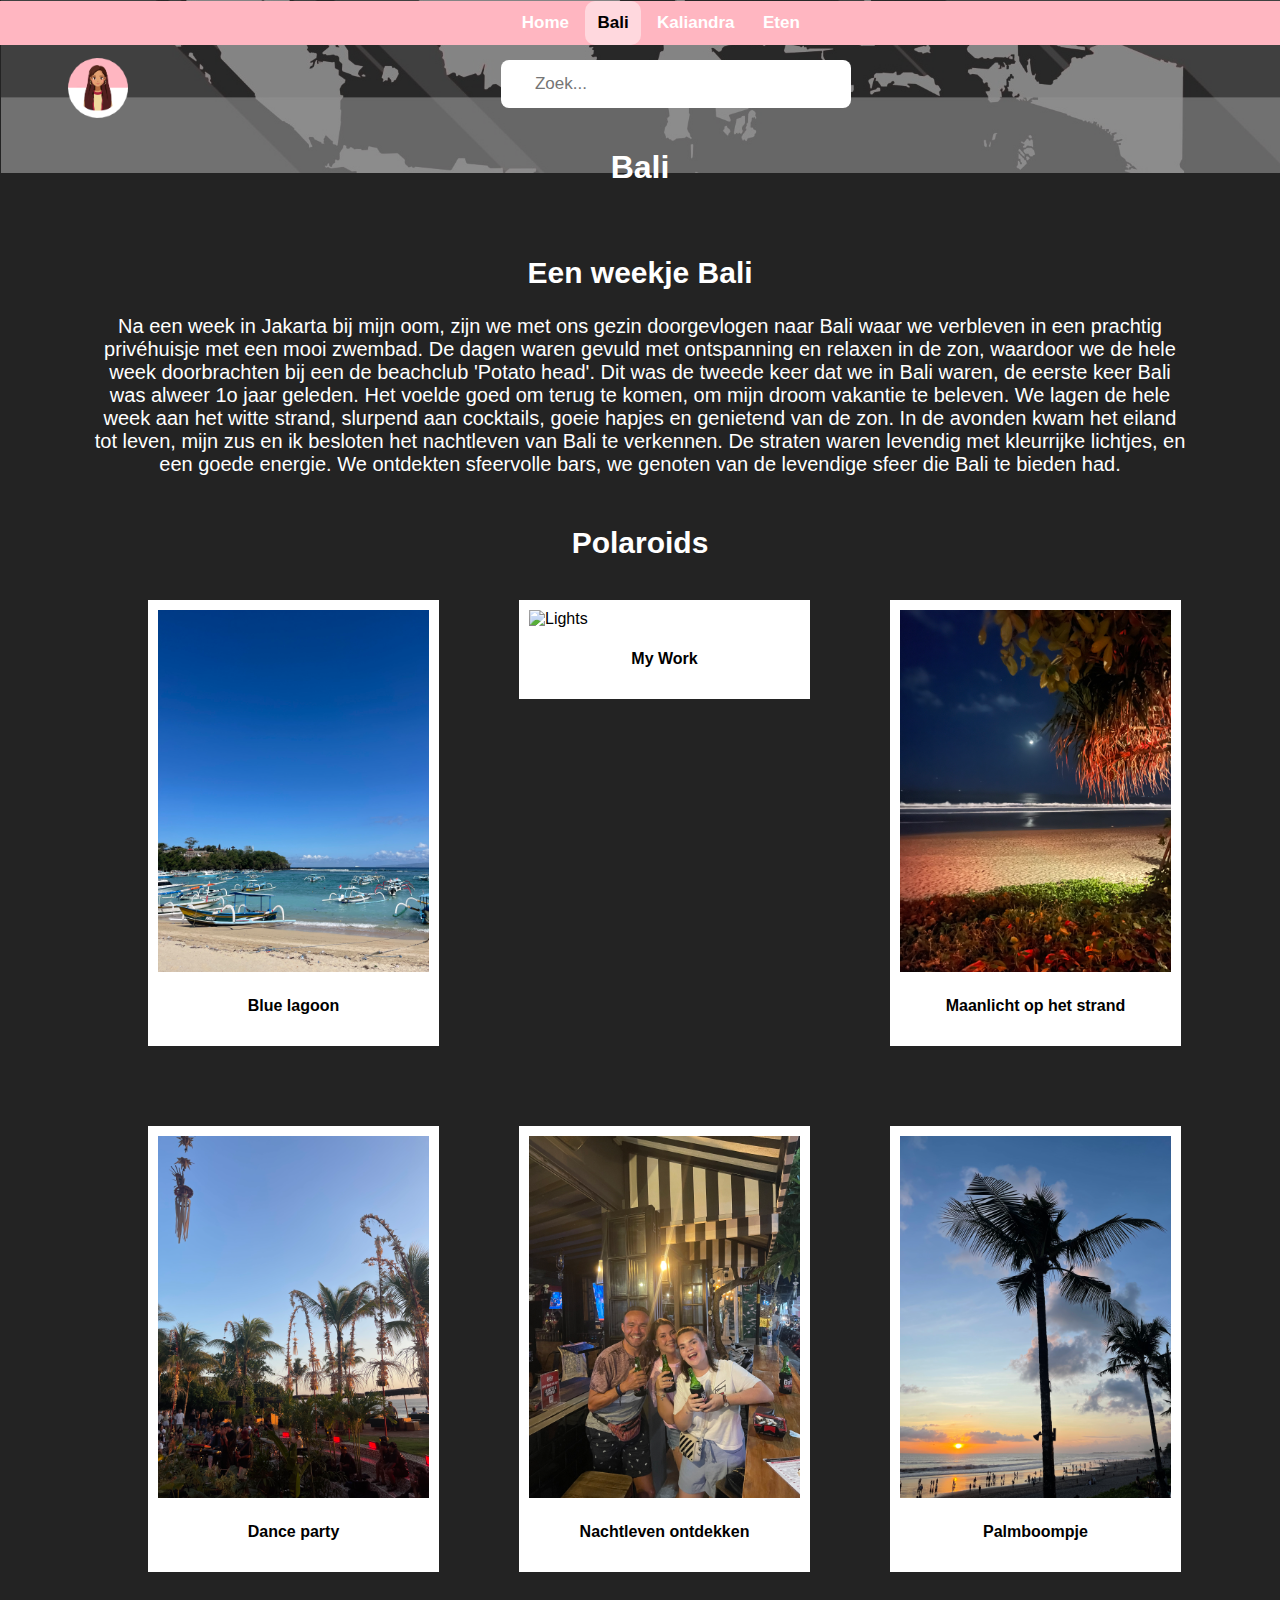
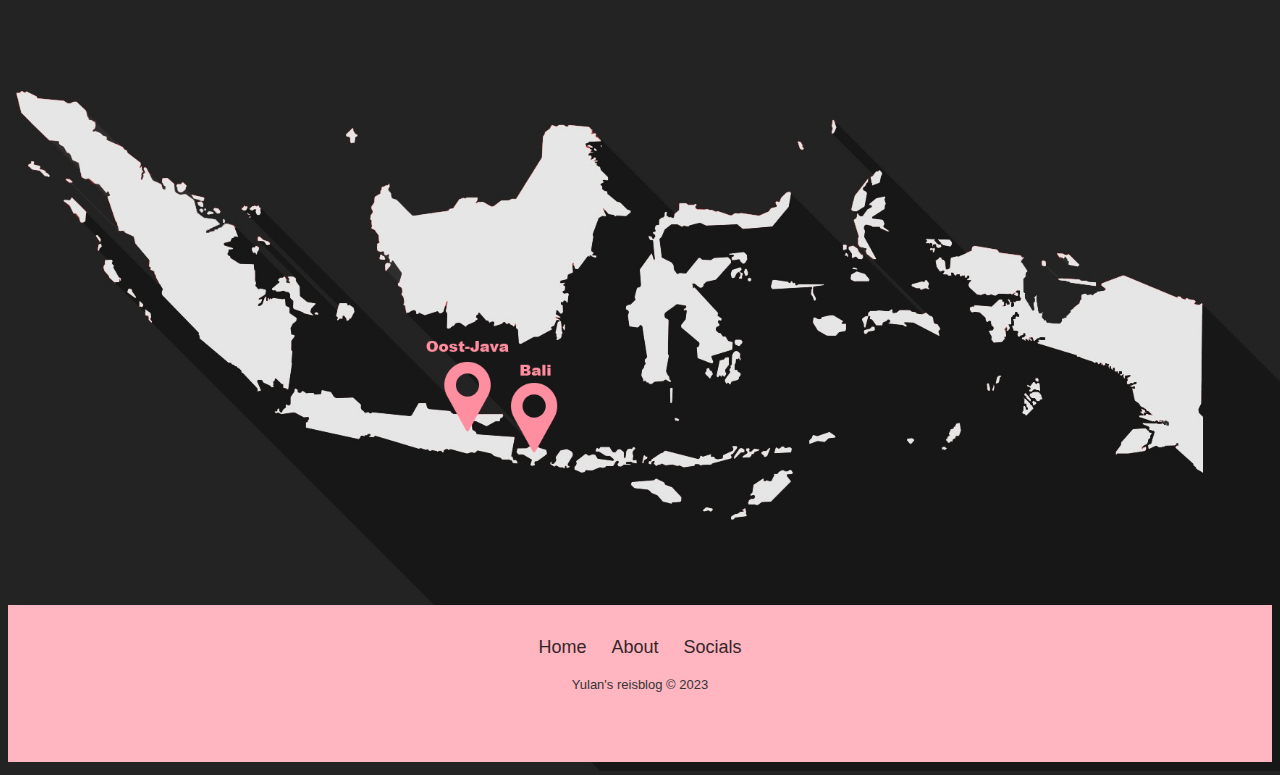
==== commit f3b7b05e: "laatste changesss" ====
--- a/bali.html
+++ b/bali.html
@@ -11,8 +11,8 @@
       <header>
          <img class="header-img" src="images/indo_map-1.jpeg" alt="Map voor Indonesië">
          <img class="logo" src="images/reisblog_logo.png" alt="logo">
-         <form action="" class="search-form">
-            <input type="search" name="" placeholder="Zoek..." id="search-box">
+         <form action="search" class="search-form">
+            <input type="search" name="search" placeholder="Zoek..." id="search-box">
          </form>
          <nav>
             <ul class="topnav">
@@ -49,7 +49,7 @@
          </div>
          <div class="photo">
             <div class="content">
-               <img src="images/potato_head bali.jpeg" alt="Lights" style="width:100%">
+               <img src="images/potato_head_bali.jpeg" alt="Lights" style="width:100%">
                <h4>My Work</h4>
             </div>
          </div>
@@ -77,12 +77,20 @@
                <h4>Palmboompje</h4>
             </div>
          </div>
+         </div>
       </main>
 
       <footer>
-         <img class="map-indo" src="images/map_indo_grey.png" alt="Kaart Indonesië met pin">
-         <p class="copyright">Yulan's reisblog © 2023</p>
+        <img class="map-indo" src="images/map_indo_grey.png" alt="Kaart Indonesië met pin">
+        <div class="footer-basic">
+           <ul class="list-inline">
+              <li class="list-inline-item"><a href="#">Home</a></li>
+              <li class="list-inline-item"><a href="#">About</a></li>
+              <li class="list-inline-item"><a href="#">Socials</a></li>
+           </ul>
+           <p class="copyright">Yulan's reisblog © 2023</p>
+        </div>
       </footer>
-      
+
    </body>
 </html>--- a/stylesheet/stylesheet.css
+++ b/stylesheet/stylesheet.css
@@ -68,6 +68,7 @@
 
 ul, a {
   text-align: center;
+  list-style-type: none;
 }
 
 h2{
@@ -224,7 +225,7 @@
   padding-bottom: 50px;
 }
 
-label[for="lname"], label[for="fname"]{
+label, label[for="fname"]{
   margin-left: 20px;
   color: #000000;
 }
@@ -387,12 +388,6 @@
 
 /* footer */
 
-.copyright {
-  margin-top: -110px;
-  text-align:center;
-  font-size: 18px;
-  color:#aaa;
-}
 
 .map-indo {
   width: 110%;
@@ -400,5 +395,47 @@
   opacity: 1;
   margin-top: 50px;
   z-index: -20;
-}
-
+  position: relative;
+}
+
+.footer-basic {
+  padding-top: 10px;
+  padding-bottom: 70px;
+  background-color: #FFB6C1;
+  color:#000000;
+  word-wrap: none;
+  position: relative;
+  margin-top: -170px;
+}
+
+.footer-basic ul {
+  padding:0;
+  list-style:none;
+  text-align:center;
+  font-size:18px;
+  line-height:1.6;
+  margin-bottom:0;
+}
+
+.footer-basic li {
+  padding:0 10px;
+  display: inline-block;
+}
+
+.footer-basic ul a {
+  color: inherit;
+  text-decoration: none;
+  opacity: 0.8;
+}
+
+.footer-basic ul a:hover {
+  opacity: 1;
+}
+
+.footer-basic .copyright {
+  margin-top:15px;
+  text-align:center;
+  font-size:13px;
+  color:#343434;
+  margin-bottom:0;
+}
